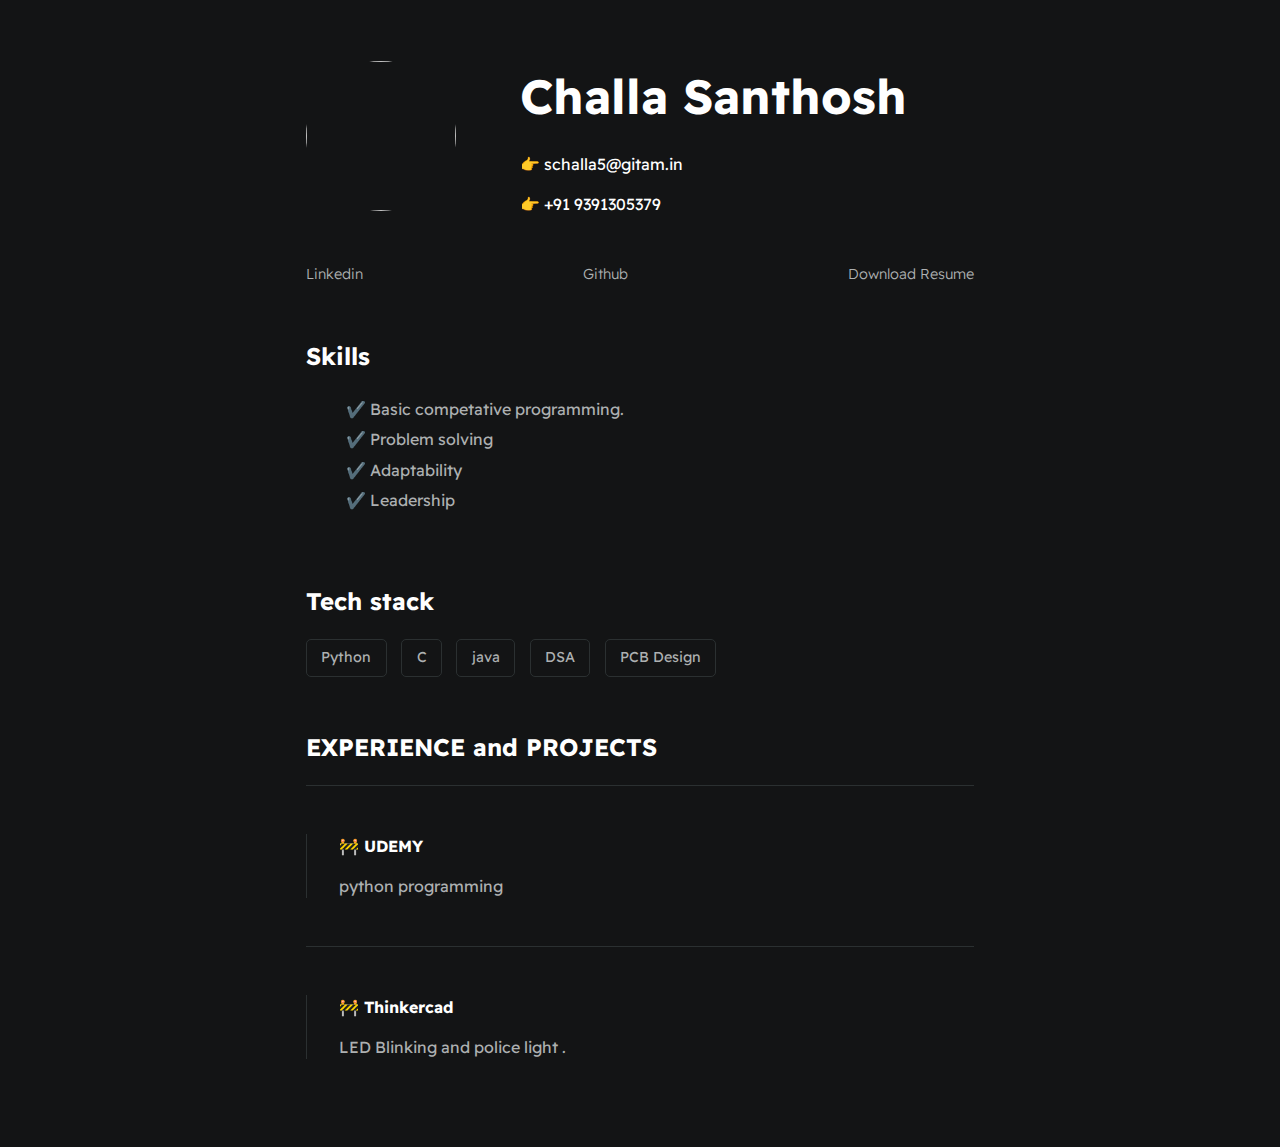
==== index.html @ 82971952 "resume" ====
<!DOCTYPE html>
<html>
    <head>
        <meta charset="utf-8">
        <meta http-equiv="X-UA-Compatible" content="IE=edge">
        <title>Challa Santhosh </title>
        <meta name="description" content="">
        <meta name="viewport" content="width=device-width, initial-scale=1">
        <link rel="stylesheet" href="./styles/main.css">
    </head>
    <body>
        <div id="container--main">

            <section id="wrapper--hero" class="section--page">
                <img id="profile-pic" src="C:\Users\chall\OneDrive\Desktop\resume\assets\images\santhosh.jpg">

                <div>
                    <h1 id="user-name">Challa Santhosh</h1>
                    <p id="email">👉 schalla5@gitam.in</p>
                    <p id="email">👉 +91 9391305379</p>
                </div>  
            </section>

            <section class="section--page">
        
                <div id="socials--list">
                    <a href="https://www.linkedin.com/in/challa-santhosh-36693828a/" target="_blank">Linkedin</a>
                    <a href="https://github.com/Challa200Santhosh" target="_blank">Github</a>
                    <a href="./assets/CHALLA SANTHOSH RESUME .pdf" target="_blank">Download Resume</a>
                </div>
            </section>

            <section class="section--page">
                <h2>Skills</h2>
                <ul id="qualifications--list">
                    <li>✔️ Basic competative programming.</li>
                    <li>✔️ Problem solving</li>
                    <li>✔️ Adaptability</li>
                    <li>✔️ Leadership</li>
                </ul>
            </section>

            <section class="section--page">
                <h2>Tech stack</h2>

                <div id="wrapper--techstack__items">
                    <div class="card--techstack"><span>Python</span></div>
                    <div class="card--techstack"><span>C</span></div>
                    <div class="card--techstack"><span>java</span></div>
                    <div class="card--techstack"><span>DSA</span></div>
                    <div class="card--techstack"><span>PCB Design</span></div>
            
                </div>
            </section>

            <section id="work-history-wrapper" class="section--page">
                <h2>EXPERIENCE and PROJECTS</h2>

                <div class="line-break"></div>
                <div class="card--work-history">
                    <strong>🚧 UDEMY</strong>
                    <p>python programming</p>
                    </div>

                <div class="line-break"></div>
  
                <div class="card--work-history">
                    <strong>🚧 Thinkercad</strong>
                  
                    <p>LED Blinking and police light .</p>
                </div>

                

               
            </section>

           

       
        </div>

    </body>
</html>
---- styles/main.css ----
@import url('https://fonts.googleapis.com/css2?family=Readex+Pro:wght@300;400;500;600;700&display=swap');

:root{
    --mainTextColor-light:#000;
    --secondaryTextColor-light:rgb(51 51 51);
    --mainLinkColor-light:#0da2b8;
    --mainBorderColor-light:rgb(218, 218, 218);
    --mainBgColor-light:rgb(249, 250,251);

    --mainTextColor-dark:#fff;
    --secondaryTextColor-dark:#adb0b1;
    --mainLinkColor-dark:rgb(30, 190,214);
    --mainBorderColor-dark:#2b3031;
    --mainBgColor-dark:#131415;
    
    --mainTextColor:var(--mainTextColor-dark);
    --secondaryTextColor:var(--secondaryTextColor-dark);
    --mainLinkColor:var(--mainLinkColor-dark);
    --mainBorderColor:var(--mainBorderColor-dark);
    --mainBgColor:var(--mainBgColor-dark);

}


*{
    font-family: 'Readex Pro';
    line-height: 1.5em;
    box-sizing: border-box;
    color: var(--mainTextColor);
    
}

body{
    background-color: var(--mainBgColor);            
}

p, span, li{
    color: var(--secondaryTextColor);
    font-size: 1em;
}

a{
    text-decoration: none;
    color: var(--mainLinkColor);
    font-weight: 500;
}

li{
    line-height: 1.9em;
}

#container--main{
    max-width: 700px;
    margin: 0 auto;
    padding: 1em;
}

.section--page{
    padding-top: 1em;
    padding-bottom: 1em;
}

#wrapper--hero{
    display: flex;
    align-items: center;
    gap: 4em;
}

#bio, a{
    font-weight: 300;
}

#user-name{
    font-size: 48px;
    line-height: 1em;
}

#profile-pic{
    width: 150px;
    height: 150px;
    object-fit: cover;
    border-radius: 50%;
}

#email{
    color: var(--mainTextColor);
}

#socials--list{
    display: flex;
    justify-content: space-between;
    column-gap: 1em;
    flex-wrap: wrap;
}

#socials--list a{
    font-weight: 300;
    color: var(--secondaryTextColor);
    font-size: 0.9em;
    transition: 0.3s;
}

#socials--list a:hover{
    font-weight: 100;
    color: var(--mainLinkColor);
    font-size: 0.9em;
}

#qualifications--list{
    list-style: none;
}

#wrapper--techstack__items{
    display: flex;
    flex-wrap: wrap;
    gap: 1em;
    font-size: 0.9em;
}

.card--techstack{
    border: 1px solid var(--mainBorderColor);
    border-radius: 5px;
    padding: 0.5em 1em;
    align-items: center;
}

.card--project{
    padding-top: 1em;
    padding-bottom: 1em;
    border-top: 1px solid var(--mainBorderColor);
}

.card--project a{
    color: var(--mainTextColor);

    transition: 0.3s;
}

.card--project a:hover{
    color: rgb(30, 190,214);

}

.card--work-history{
    border-left: 1px solid var(--mainBorderColor);
    margin-top: 3em;
    margin-bottom: 3em;
    padding-left: 2em;
}

.line-break{
    background-color: var(--mainBorderColor);
    height: 1px;
}


@media(max-width:600px){

    .section--page{
        padding-top: 1em;
        padding-bottom: 1em;
    }

    #wrapper--hero{
        display: flex;
        align-items: center;
        gap: 1em;
    }

    #profile-pic{
        width: 200px;
        height: 200px;
    }

    #wrapper--hero{
        flex-direction: column;
    }

    .card--work-history{
        border-left: none;
        padding-left: 0;
    }
}
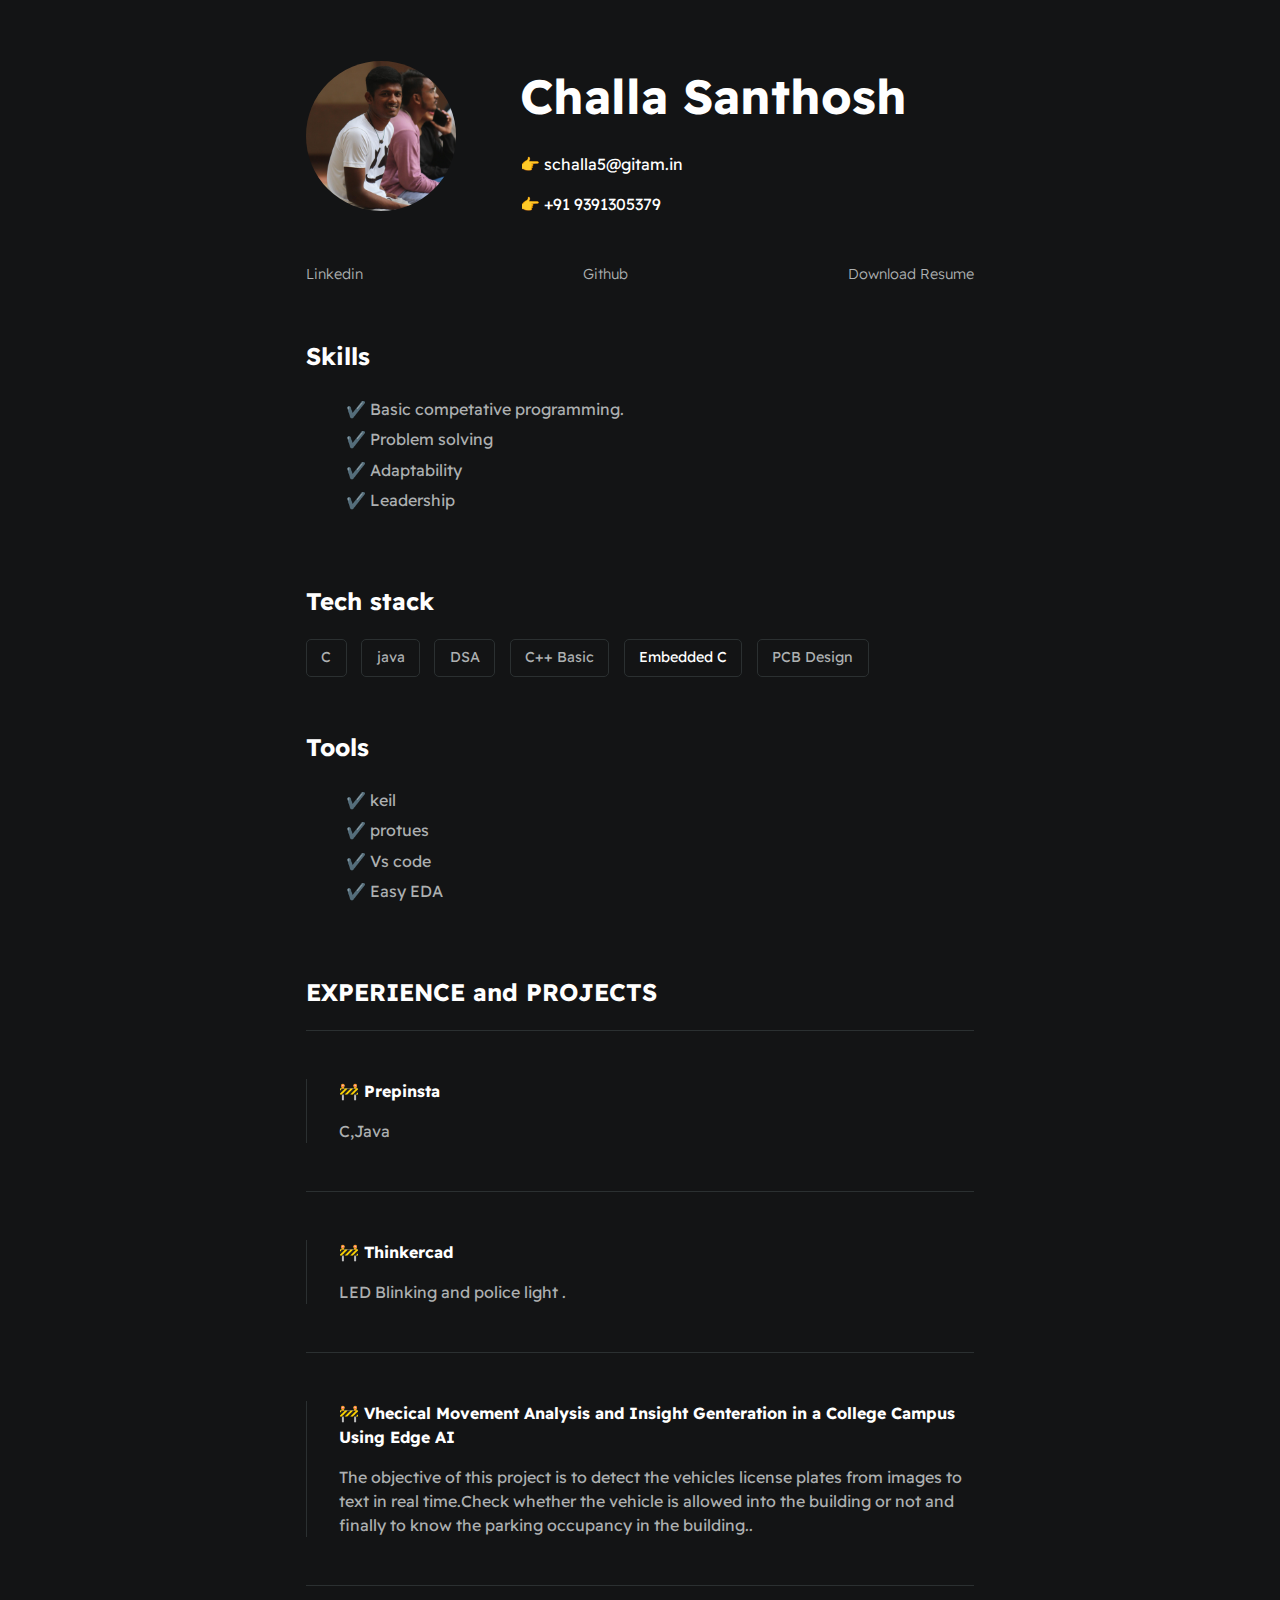
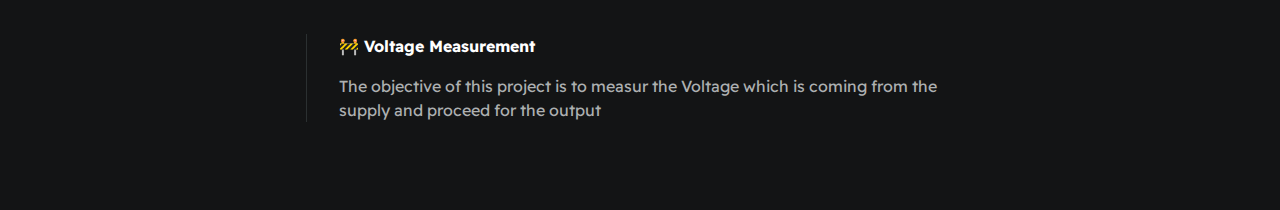
==== commit 6588cc8b: "done with updates" ====
--- a/index.html
+++ b/index.html
@@ -6,13 +6,13 @@
         <title>Challa Santhosh </title>
         <meta name="description" content="">
         <meta name="viewport" content="width=device-width, initial-scale=1">
-        <link rel="stylesheet" href="./styles/main.css">
+        <link rel="stylesheet" href="styles/main.css">
     </head>
     <body>
         <div id="container--main">
 
             <section id="wrapper--hero" class="section--page">
-                <img id="profile-pic" src="C:\Users\chall\OneDrive\Desktop\resume\assets\images\santhosh.jpg">
+                <img id="profile-pic" src="assets/images/santhosh.jpg">
 
                 <div>
                     <h1 id="user-name">Challa Santhosh</h1>
@@ -44,13 +44,23 @@
                 <h2>Tech stack</h2>
 
                 <div id="wrapper--techstack__items">
-                    <div class="card--techstack"><span>Python</span></div>
                     <div class="card--techstack"><span>C</span></div>
                     <div class="card--techstack"><span>java</span></div>
                     <div class="card--techstack"><span>DSA</span></div>
+                    <div class="card--techstack"><span>C++ Basic</span></div>
+                    <div class="card--techstack"><span></span>Embedded C</div>
                     <div class="card--techstack"><span>PCB Design</span></div>
-            
                 </div>
+            </section>
+
+            <section class="section--page">
+                <h2>Tools</h2>
+                <ul id="qualifications--list">
+                    <li>✔️ keil</li>
+                    <li>✔️ protues</li>
+                    <li>✔️ Vs code</li>
+                    <li>✔️ Easy EDA</li>
+                </ul>
             </section>
 
             <section id="work-history-wrapper" class="section--page">
@@ -58,16 +68,29 @@
 
                 <div class="line-break"></div>
                 <div class="card--work-history">
-                    <strong>🚧 UDEMY</strong>
-                    <p>python programming</p>
+                    <strong>🚧 Prepinsta</strong>
+                    <p>C,Java</p>
                     </div>
 
                 <div class="line-break"></div>
-  
                 <div class="card--work-history">
                     <strong>🚧 Thinkercad</strong>
                   
                     <p>LED Blinking and police light .</p>
+                </div>
+
+                <div class="line-break"></div>
+                <div class="card--work-history">
+                    <strong>🚧 Vhecical Movement Analysis and Insight Genteration in a College Campus Using Edge AI </strong>
+                  
+                    <p>The objective of this project is to detect the vehicles license plates from images to text in real time.Check whether the vehicle is allowed into the building or not and finally to know the parking occupancy in the building..</p>
+                </div>
+
+                <div class="line-break"></div>
+                <div class="card--work-history">
+                    <strong>🚧 Voltage Measurement</strong>
+                  
+                    <p>The objective of this project is to measur the Voltage which is coming from the supply and proceed for the output</p>
                 </div>
 
                 
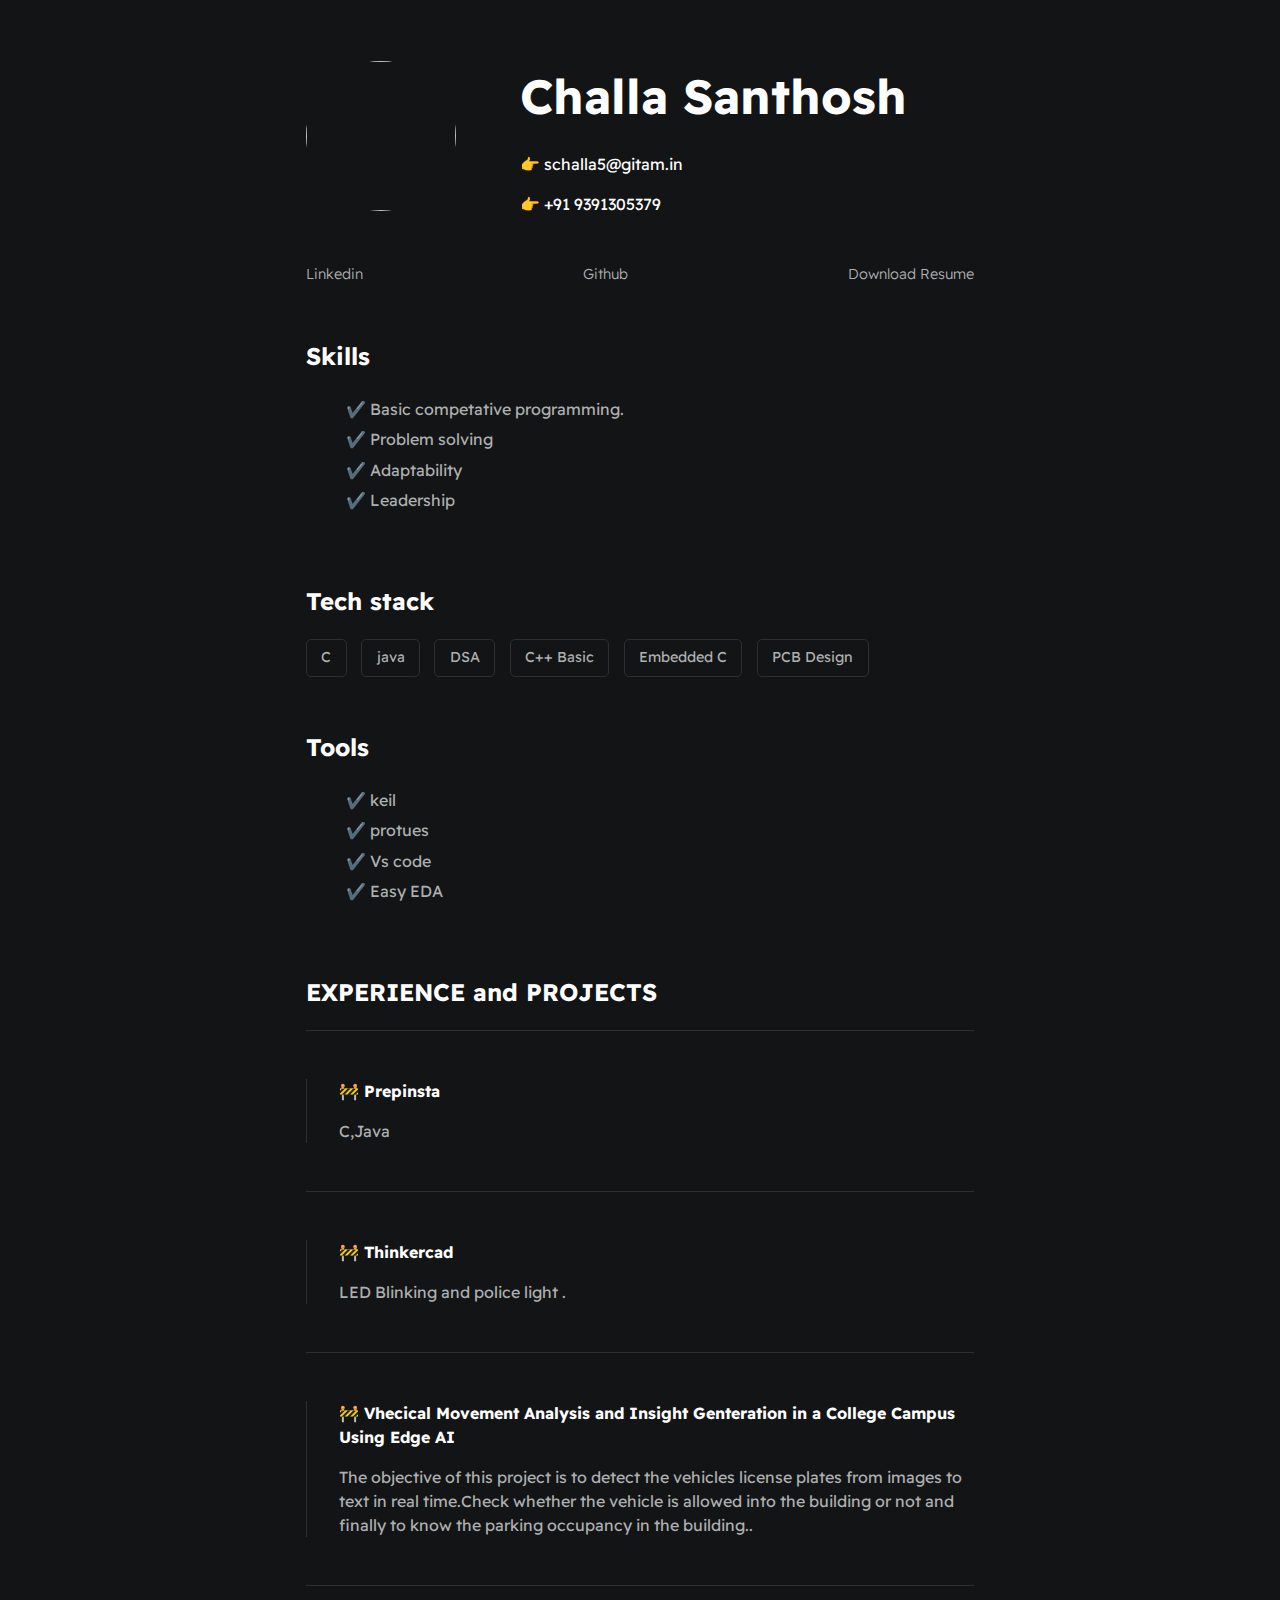
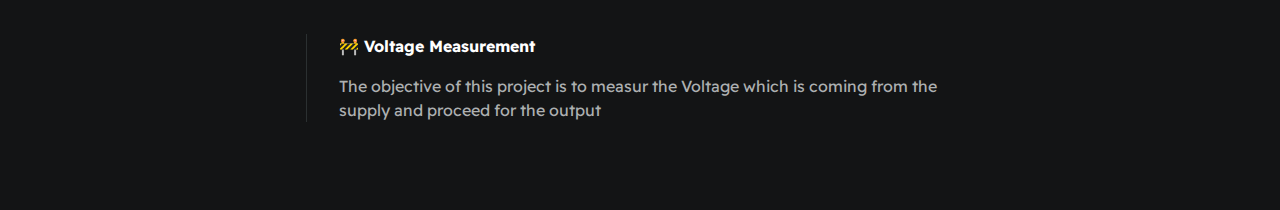
==== commit af828d46: "done with chages" ====
--- a/index.html
+++ b/index.html
@@ -12,7 +12,7 @@
         <div id="container--main">
 
             <section id="wrapper--hero" class="section--page">
-                <img id="profile-pic" src="assets/images/santhosh.jpg">
+                <img id="profile-pic" src="/workspaces/Challa200Santhosh-SDP_BU21EECE0100394/assets/images/IMG_20220325_220622_140.jpg">
 
                 <div>
                     <h1 id="user-name">Challa Santhosh</h1>
@@ -48,7 +48,7 @@
                     <div class="card--techstack"><span>java</span></div>
                     <div class="card--techstack"><span>DSA</span></div>
                     <div class="card--techstack"><span>C++ Basic</span></div>
-                    <div class="card--techstack"><span></span>Embedded C</div>
+                    <div class="card--techstack"><span>Embedded C</span></div>
                     <div class="card--techstack"><span>PCB Design</span></div>
                 </div>
             </section>
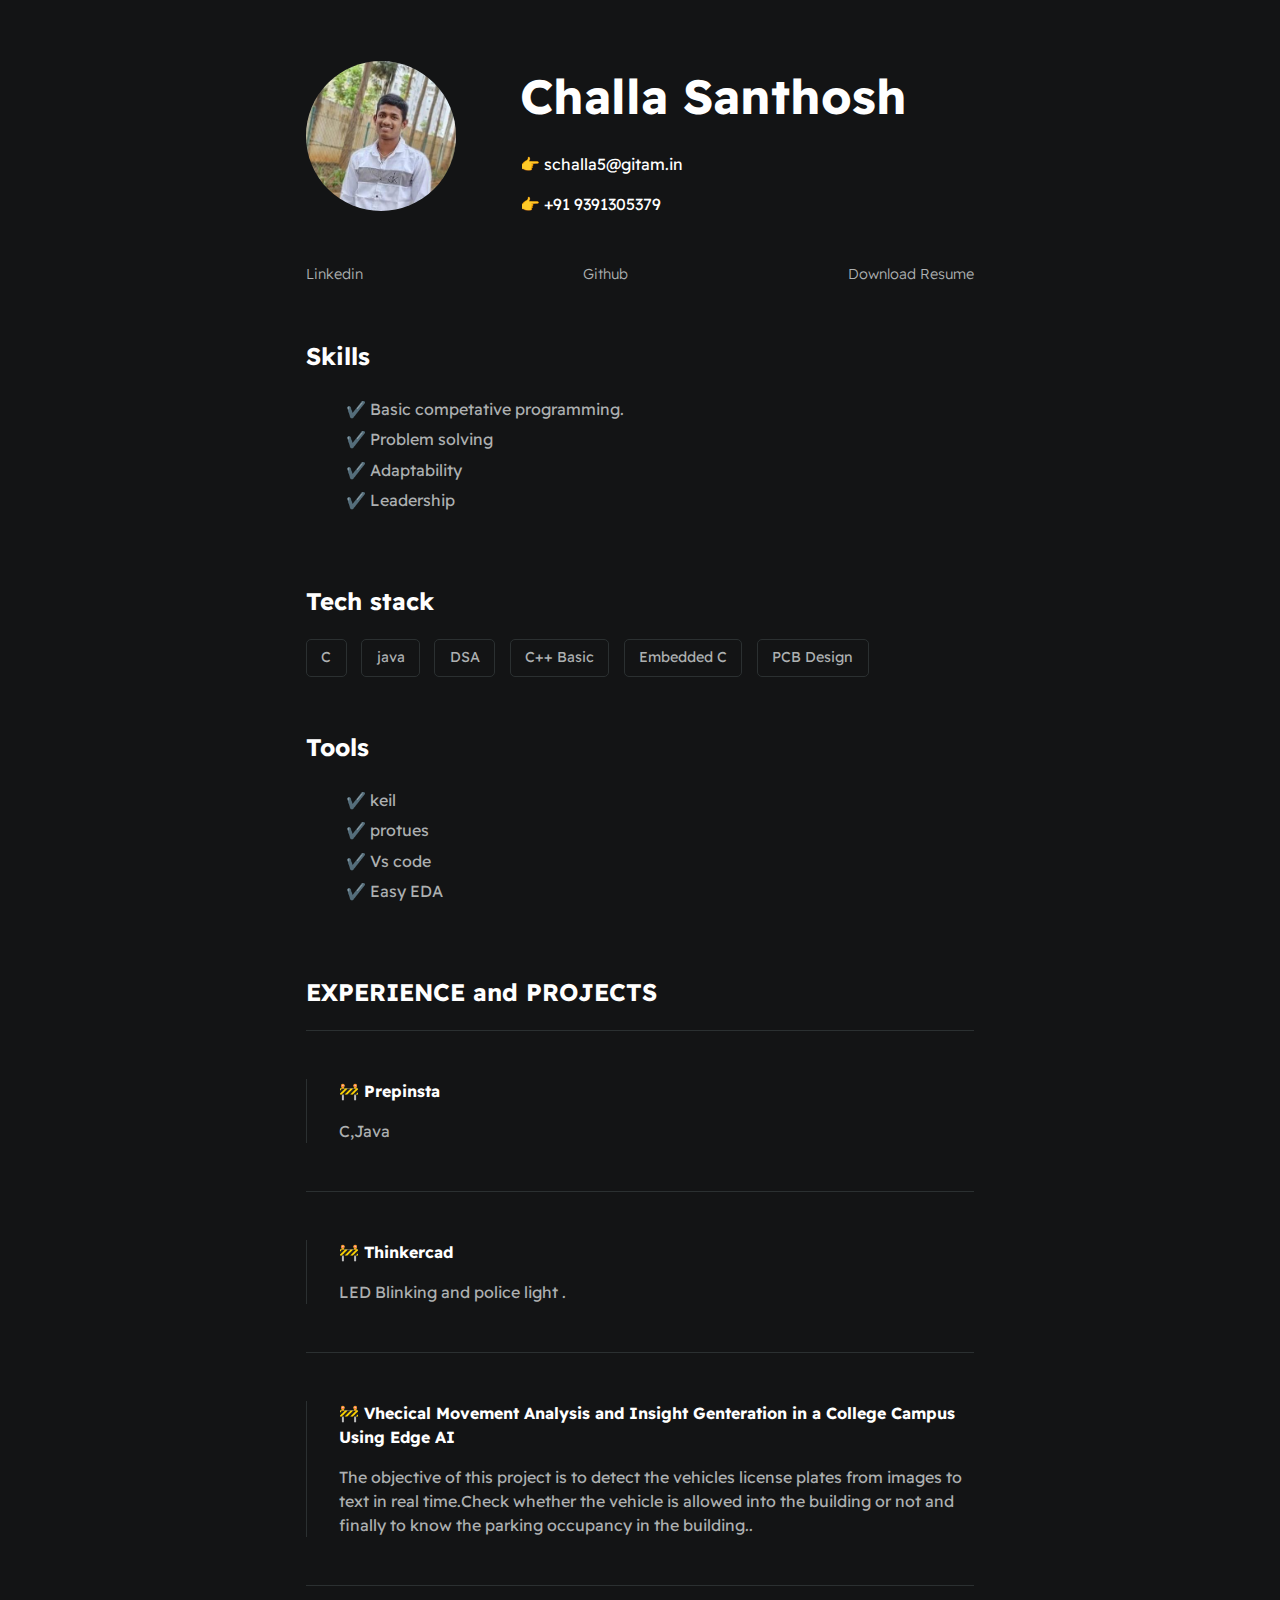
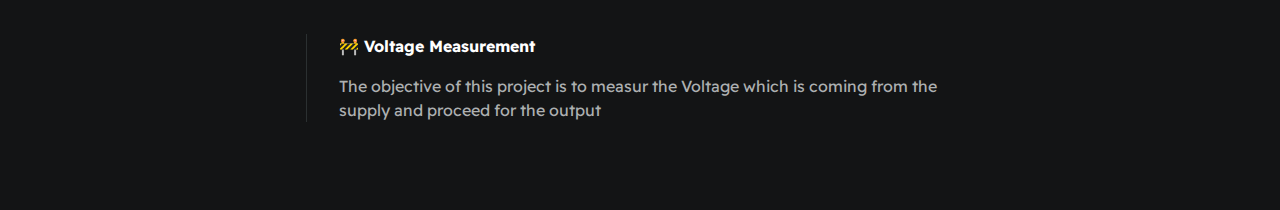
==== commit 0753a5b5: "image added" ====
--- a/index.html
+++ b/index.html
@@ -12,7 +12,7 @@
         <div id="container--main">
 
             <section id="wrapper--hero" class="section--page">
-                <img id="profile-pic" src="/workspaces/Challa200Santhosh-SDP_BU21EECE0100394/assets/images/IMG_20220325_220622_140.jpg">
+                <img id="profile-pic" src="assets/images/IMG_20220325_220622_140.jpg">
 
                 <div>
                     <h1 id="user-name">Challa Santhosh</h1>
